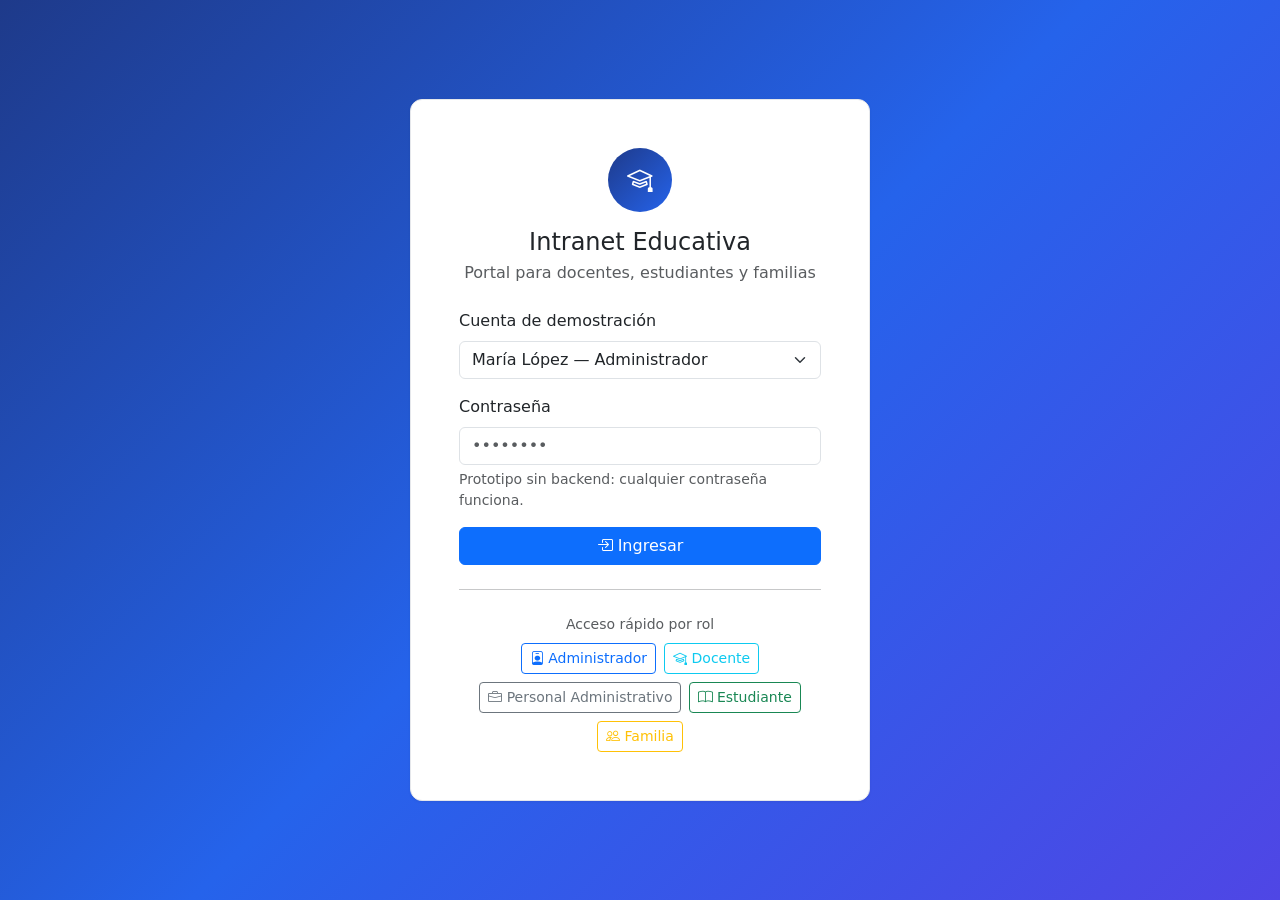
==== frontend/index.html @ e5a1ae01 "feat: agregar prototipo frontend funcional sin backend" ====
<!DOCTYPE html>
<html lang="es">
<head>
  <meta charset="UTF-8">
  <meta name="viewport" content="width=device-width, initial-scale=1">
  <title>Iniciar sesión · Intranet Educativa</title>
  <link href="https://cdn.jsdelivr.net/npm/bootstrap@5.3.3/dist/css/bootstrap.min.css" rel="stylesheet">
  <link href="https://cdn.jsdelivr.net/npm/bootstrap-icons@1.11.3/font/bootstrap-icons.min.css" rel="stylesheet">
  <link rel="stylesheet" href="css/styles.css">
</head>
<body class="login-fondo">
  <main class="login-tarjeta">
    <div class="tarjeta p-4 p-md-5">
      <div class="text-center mb-4">
        <div class="avatar-inicial avatar-grande mx-auto"><i class="bi bi-mortarboard"></i></div>
        <h1 class="h4 mt-3 mb-1">Intranet Educativa</h1>
        <p class="text-muted mb-0">Portal para docentes, estudiantes y familias</p>
      </div>
      <form id="form-login">
        <div class="mb-3">
          <label for="demo-usuario" class="form-label">Cuenta de demostración</label>
          <select id="demo-usuario" class="form-select"></select>
        </div>
        <div class="mb-3">
          <label for="contrasena" class="form-label">Contraseña</label>
          <input type="password" class="form-control" id="contrasena" placeholder="••••••••">
          <div class="form-text">Prototipo sin backend: cualquier contraseña funciona.</div>
        </div>
        <div id="alerta-login" class="alert alert-danger py-2 d-none"></div>
        <button class="btn btn-primary w-100"><i class="bi bi-box-arrow-in-right"></i> Ingresar</button>
      </form>
      <hr class="my-4">
      <p class="text-muted small text-center mb-2">Acceso rápido por rol</p>
      <div class="d-flex flex-wrap gap-2 justify-content-center" id="accesos-rapidos"></div>
    </div>
  </main>
  <script src="https://cdn.jsdelivr.net/npm/bootstrap@5.3.3/dist/js/bootstrap.bundle.min.js"></script>
  <script src="js/util.js"></script>
  <script src="js/datos.js"></script>
  <script src="js/auth.js"></script>
  <script src="js/login.js"></script>
</body>
</html>
---- frontend/css/styles.css ----
:root {
  --color-primario: #0d6efd;
  --color-fondo: #f5f7fb;
  --sidebar-ancho: 260px;
}

body {
  background-color: var(--color-fondo);
}

.barra-superior {
  background: linear-gradient(135deg, #1e3a8a, #2563eb);
}

.login-fondo {
  min-height: 100vh;
  display: flex;
  align-items: center;
  justify-content: center;
  background: linear-gradient(135deg, #1e3a8a, #2563eb, #4f46e5);
  padding: 16px;
}

.login-tarjeta {
  width: 100%;
  max-width: 460px;
}

.avatar-inicial {
  width: 38px;
  height: 38px;
  border-radius: 50%;
  display: inline-flex;
  align-items: center;
  justify-content: center;
  background: #2563eb;
  color: #fff;
  font-weight: 600;
  font-size: .9rem;
}

.avatar-grande {
  width: 64px;
  height: 64px;
  font-size: 1.6rem;
  background: linear-gradient(135deg, #1e3a8a, #2563eb);
}

.sidebar {
  position: fixed;
  top: 56px;
  bottom: 0;
  left: 0;
  width: var(--sidebar-ancho);
  background: #1f2937;
  color: #e5e7eb;
  overflow-y: auto;
  padding: 1rem 0;
  z-index: 1020;
  display: flex;
  flex-direction: column;
}

.sidebar .nav-link {
  color: #cbd5e1;
  border-radius: .5rem;
  margin: 0 .5rem .25rem;
  padding: .6rem .9rem;
  display: flex;
  align-items: center;
  gap: .6rem;
}

.sidebar .nav-link:hover {
  background: #374151;
  color: #fff;
}

.sidebar .nav-link.activo {
  background: var(--color-primario);
  color: #fff;
}

.sidebar-footer {
  margin-top: auto;
  padding: 1rem .9rem 0;
  border-top: 1px solid #374151;
}

.contenido {
  margin-left: 0;
  padding-top: 56px;
  min-height: 100vh;
}

@media (min-width: 992px) {
  .contenido {
    margin-left: var(--sidebar-ancho);
  }
}

.tarjeta {
  background: #fff;
  border: 1px solid #e5e7eb;
  border-radius: .75rem;
  box-shadow: 0 1px 3px rgb(0 0 0 / .06);
}

.titulo-seccion {
  font-weight: 600;
}

.nota-input {
  width: 80px;
}

.icono-tarjeta {
  width: 46px;
  height: 46px;
  border-radius: .75rem;
  display: flex;
  align-items: center;
  justify-content: center;
  font-size: 1.3rem;
  flex-shrink: 0;
}
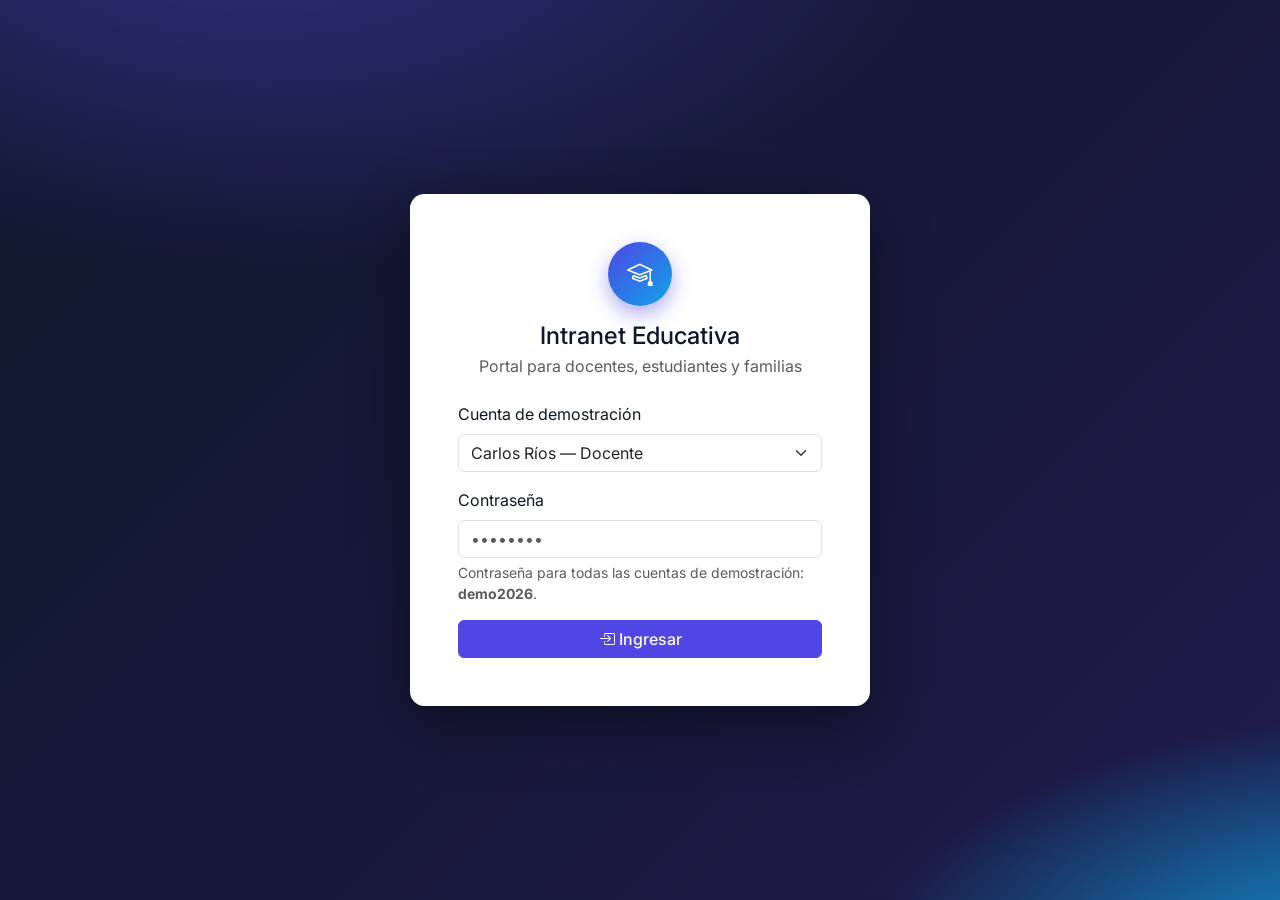
==== commit b6a2bf91: "feat: simplificar roles y acceso del prototipo" ====
--- a/frontend/index.html
+++ b/frontend/index.html
@@ -3,9 +3,13 @@
 <head>
   <meta charset="UTF-8">
   <meta name="viewport" content="width=device-width, initial-scale=1">
+  <meta name="description" content="Acceso a la Intranet Educativa para docentes, estudiantes y familias.">
+  <meta name="theme-color" content="#1e1b4b">
   <title>Iniciar sesión · Intranet Educativa</title>
+  <link rel="icon" href="data:image/svg+xml,<svg xmlns='http://www.w3.org/2000/svg' viewBox='0 0 64 64'><rect width='64' height='64' rx='14' fill='%234f46e5'/><path d='M32 14 8 24l24 10 24-10z' fill='%23fff'/><path d='M20 34v10c0 3 6 6 12 6s12-3 12-6V34l-12 5z' fill='%23fff'/></svg>">
   <link href="https://cdn.jsdelivr.net/npm/bootstrap@5.3.3/dist/css/bootstrap.min.css" rel="stylesheet">
   <link href="https://cdn.jsdelivr.net/npm/bootstrap-icons@1.11.3/font/bootstrap-icons.min.css" rel="stylesheet">
+  <link href="https://fonts.googleapis.com/css2?family=Inter:wght@400;500;600;700&display=swap" rel="stylesheet">
   <link rel="stylesheet" href="css/styles.css">
 </head>
 <body class="login-fondo">
@@ -23,19 +27,17 @@
         </div>
         <div class="mb-3">
           <label for="contrasena" class="form-label">Contraseña</label>
-          <input type="password" class="form-control" id="contrasena" placeholder="••••••••">
-          <div class="form-text">Prototipo sin backend: cualquier contraseña funciona.</div>
+          <input type="password" class="form-control" id="contrasena" placeholder="••••••••" autocomplete="current-password">
+          <div class="form-text" id="ayuda-contrasena">Contraseña para todas las cuentas de demostración: <strong>demo2026</strong>.</div>
         </div>
-        <div id="alerta-login" class="alert alert-danger py-2 d-none"></div>
+        <div id="alerta-login" class="alert alert-danger py-2 d-none" role="alert"></div>
         <button class="btn btn-primary w-100"><i class="bi bi-box-arrow-in-right"></i> Ingresar</button>
       </form>
-      <hr class="my-4">
-      <p class="text-muted small text-center mb-2">Acceso rápido por rol</p>
-      <div class="d-flex flex-wrap gap-2 justify-content-center" id="accesos-rapidos"></div>
     </div>
   </main>
   <script src="https://cdn.jsdelivr.net/npm/bootstrap@5.3.3/dist/js/bootstrap.bundle.min.js"></script>
   <script src="js/util.js"></script>
+  <script src="js/crypto.js"></script>
   <script src="js/datos.js"></script>
   <script src="js/auth.js"></script>
   <script src="js/login.js"></script>
--- a/frontend/css/styles.css
+++ b/frontend/css/styles.css
@@ -1,15 +1,49 @@
 :root {
-  --color-primario: #0d6efd;
-  --color-fondo: #f5f7fb;
-  --sidebar-ancho: 260px;
+  --color-primario: #4f46e5;
+  --color-primario-oscuro: #4338ca;
+  --color-secundario: #0ea5e9;
+  --color-exito: #059669;
+  --color-alerta: #d97706;
+  --color-peligro: #dc2626;
+  --color-fondo: #f1f5f9;
+  --color-superficie: #ffffff;
+  --color-texto: #0f172a;
+  --color-texto-suave: #64748b;
+  --color-borde: #e2e8f0;
+  --color-oscuro: #0f172a;
+  --sidebar-ancho: 264px;
+  --radio: .9rem;
+  --sombra-suave: 0 1px 2px rgb(15 23 42 / .05), 0 4px 14px rgb(15 23 42 / .06);
 }
 
 body {
   background-color: var(--color-fondo);
+  color: var(--color-texto);
+  font-family: "Inter", system-ui, -apple-system, "Segoe UI", Roboto, sans-serif;
+}
+
+a,
+button,
+input,
+select,
+textarea,
+[tabindex] {
+  outline-offset: 2px;
+}
+
+a:focus-visible,
+button:focus-visible,
+input:focus-visible,
+select:focus-visible,
+textarea:focus-visible,
+[tabindex]:focus-visible {
+  outline: 3px solid rgb(79 70 229 / .45);
+  outline-offset: 2px;
 }
 
 .barra-superior {
-  background: linear-gradient(135deg, #1e3a8a, #2563eb);
+  background: linear-gradient(135deg, #1e1b4b, #312e81 45%, #4f46e5);
+  box-shadow: 0 2px 10px rgb(15 23 42 / .25);
 }
 
 .login-fondo {
@@ -17,13 +51,20 @@
   display: flex;
   align-items: center;
   justify-content: center;
-  background: linear-gradient(135deg, #1e3a8a, #2563eb, #4f46e5);
+  background: radial-gradient(1200px 600px at 20% -10%, #312e81 0%, transparent 60%),
+    radial-gradient(1000px 500px at 110% 110%, #0ea5e9 0%, transparent 55%),
+    linear-gradient(135deg, #0f172a, #1e1b4b);
   padding: 16px;
 }
 
 .login-tarjeta {
   width: 100%;
   max-width: 460px;
+}
+
+.login-tarjeta .tarjeta {
+  border: none;
+  box-shadow: 0 20px 60px rgb(0 0 0 / .45);
 }
 
 .avatar-inicial {
@@ -33,17 +74,35 @@
   display: inline-flex;
   align-items: center;
   justify-content: center;
-  background: #2563eb;
+  background: linear-gradient(135deg, #4f46e5, #0ea5e9);
   color: #fff;
   font-weight: 600;
   font-size: .9rem;
+  flex-shrink: 0;
 }
 
 .avatar-grande {
   width: 64px;
   height: 64px;
   font-size: 1.6rem;
-  background: linear-gradient(135deg, #1e3a8a, #2563eb);
+  box-shadow: 0 8px 20px rgb(79 70 229 / .45);
+}
+
+.saltar {
+  position: absolute;
+  left: -9999px;
+  top: 0;
+}
+
+.saltar:focus {
+  left: 8px;
+  top: 64px;
+  z-index: 3000;
+  background: var(--color-primario);
+  color: #fff;
+  padding: .6rem 1rem;
+  border-radius: .5rem;
+  text-decoration: none;
 }
 
 .sidebar {
@@ -52,13 +111,14 @@
   bottom: 0;
   left: 0;
   width: var(--sidebar-ancho);
-  background: #1f2937;
+  background: linear-gradient(180deg, #0f172a, #111c33);
   color: #e5e7eb;
   overflow-y: auto;
   padding: 1rem 0;
   z-index: 1020;
   display: flex;
   flex-direction: column;
+  border-right: 1px solid rgb(255 255 255 / .06);
 }
 
 .sidebar .nav-link {
@@ -68,23 +128,26 @@
   padding: .6rem .9rem;
   display: flex;
   align-items: center;
-  gap: .6rem;
+  gap: .65rem;
+  font-weight: 500;
+  transition: background .15s ease, color .15s ease;
 }
 
 .sidebar .nav-link:hover {
-  background: #374151;
+  background: rgb(255 255 255 / .08);
   color: #fff;
 }
 
 .sidebar .nav-link.activo {
-  background: var(--color-primario);
+  background: linear-gradient(90deg, #4f46e5, #6366f1);
   color: #fff;
+  box-shadow: 0 4px 12px rgb(79 70 229 / .4);
 }
 
 .sidebar-footer {
   margin-top: auto;
   padding: 1rem .9rem 0;
-  border-top: 1px solid #374151;
+  border-top: 1px solid rgb(255 255 255 / .08);
 }
 
 .contenido {
@@ -100,10 +163,10 @@
 }
 
 .tarjeta {
-  background: #fff;
-  border: 1px solid #e5e7eb;
-  border-radius: .75rem;
-  box-shadow: 0 1px 3px rgb(0 0 0 / .06);
+  background: var(--color-superficie);
+  border: 1px solid var(--color-borde);
+  border-radius: var(--radio);
+  box-shadow: var(--sombra-suave);
 }
 
 .titulo-seccion {
@@ -123,4 +186,155 @@
   justify-content: center;
   font-size: 1.3rem;
   flex-shrink: 0;
-}
+  box-shadow: inset 0 0 0 1px rgb(255 255 255 / .2);
+}
+
+.min-w-0 {
+  min-width: 0;
+}
+
+.table > :not(caption) > * > * {
+  padding: .65rem .75rem;
+}
+
+.table thead th {
+  color: var(--color-texto-suave);
+  font-size: .74rem;
+  font-weight: 600;
+  text-transform: uppercase;
+  letter-spacing: .04em;
+  border-bottom-width: 1px;
+  white-space: nowrap;
+}
+
+.table tbody tr {
+  transition: background .12s ease;
+}
+
+.btn {
+  font-weight: 500;
+}
+
+.btn-primary {
+  --bs-btn-bg: var(--color-primario);
+  --bs-btn-border-color: var(--color-primario);
+  --bs-btn-hover-bg: var(--color-primario-oscuro);
+  --bs-btn-hover-border-color: var(--color-primario-oscuro);
+  --bs-btn-active-bg: var(--color-primario-oscuro);
+  --bs-btn-active-border-color: var(--color-primario-oscuro);
+}
+
+.form-control:focus,
+.form-select:focus {
+  border-color: rgb(79 70 229 / .6);
+  box-shadow: 0 0 0 .2rem rgb(79 70 229 / .15);
+}
+
+.progress {
+  background-color: #e2e8f0;
+  border-radius: 999px;
+}
+
+.badge {
+  font-weight: 500;
+}
+
+.tarjeta-resumen {
+  transition: transform .15s ease, box-shadow .15s ease;
+}
+
+.tarjeta-resumen:hover {
+  transform: translateY(-2px);
+  box-shadow: 0 8px 24px rgb(15 23 42 / .1);
+}
+
+@media (max-width: 575.98px) {
+  .contenido {
+    padding-top: 50px;
+  }
+
+  .sidebar {
+    top: 50px;
+  }
+
+  .table-responsive {
+    margin: 0;
+  }
+
+  .barra-superior .navbar-brand {
+    font-size: 1rem;
+  }
+}
+
+/* Menú lateral en móvil (offcanvas) */
+#menu-movil-lista .nav-link {
+  color: var(--color-texto);
+  border-radius: .5rem;
+  padding: .65rem .9rem;
+  display: flex;
+  align-items: center;
+  gap: .65rem;
+  font-weight: 500;
+}
+
+#menu-movil-lista .nav-link:hover {
+  background: var(--color-fondo);
+  color: var(--color-primario);
+}
+
+#menu-movil-lista .nav-link.activo {
+  background: #eef2ff;
+  color: var(--color-primario);
+  font-weight: 600;
+}
+
+/* Barra de desplazamiento */
+::-webkit-scrollbar {
+  width: 10px;
+  height: 10px;
+}
+
+::-webkit-scrollbar-track {
+  background: transparent;
+}
+
+::-webkit-scrollbar-thumb {
+  background: #cbd5e1;
+  border-radius: 999px;
+  border: 2px solid var(--color-fondo);
+}
+
+::-webkit-scrollbar-thumb:hover {
+  background: #94a3b8;
+}
+
+.sidebar::-webkit-scrollbar-thumb {
+  border-color: #111c33;
+}
+
+/* Transición al cambiar de vista */
+.view:not(.d-none) {
+  animation: entrada .25s ease;
+}
+
+@keyframes entrada {
+  from {
+    opacity: 0;
+    transform: translateY(4px);
+  }
+
+  to {
+    opacity: 1;
+    transform: none;
+  }
+}
+
+@media (prefers-reduced-motion: reduce) {
+  *,
+  *::before,
+  *::after {
+    animation-duration: .01ms !important;
+    animation-iteration-count: 1 !important;
+    transition-duration: .01ms !important;
+  }
+}
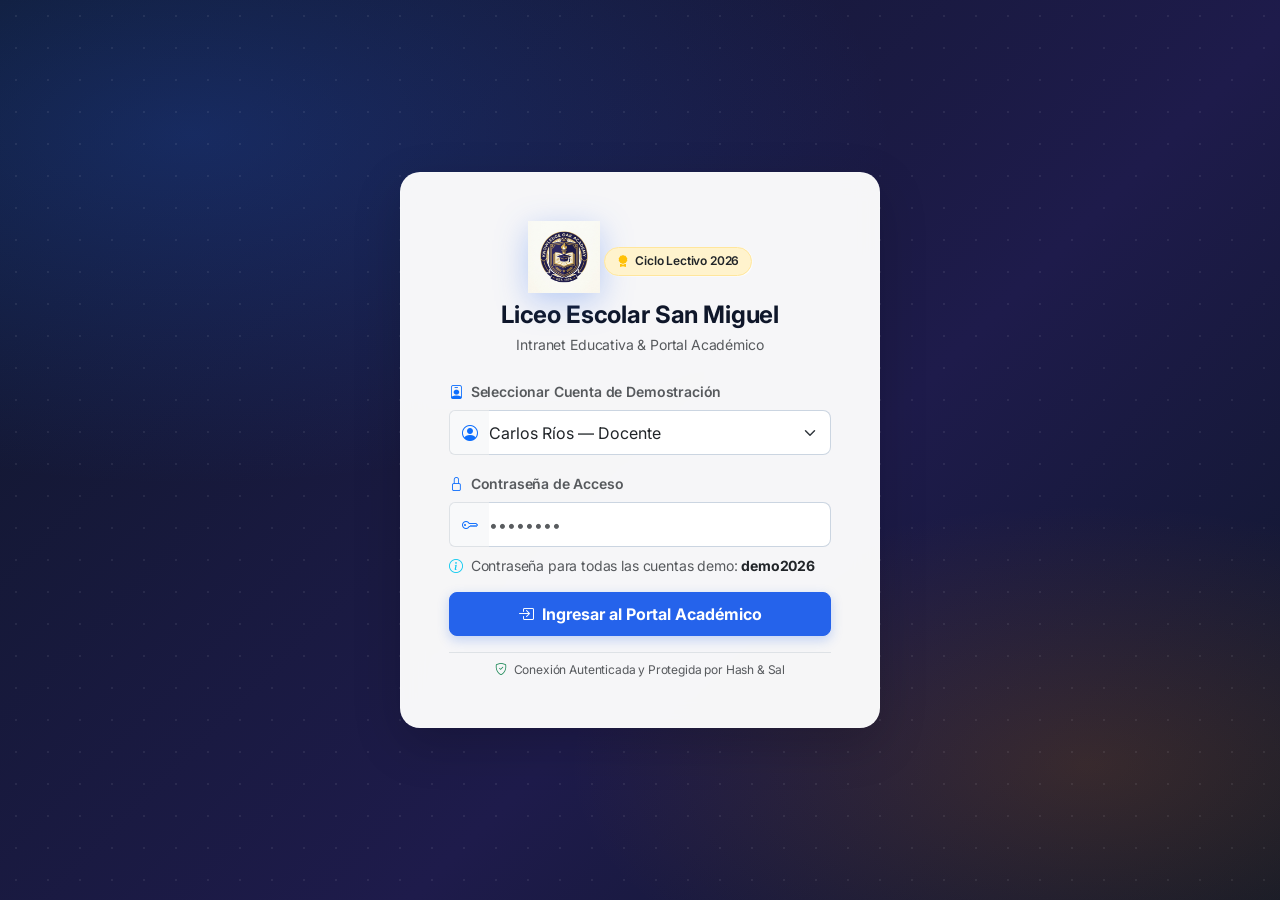
==== commit e11f47bf: "style: aplicar identidad visual institucional y educativa" ====
--- a/frontend/index.html
+++ b/frontend/index.html
@@ -1,40 +1,71 @@
 <!DOCTYPE html>
 <html lang="es">
+
 <head>
   <meta charset="UTF-8">
   <meta name="viewport" content="width=device-width, initial-scale=1">
-  <meta name="description" content="Acceso a la Intranet Educativa para docentes, estudiantes y familias.">
-  <meta name="theme-color" content="#1e1b4b">
-  <title>Iniciar sesión · Intranet Educativa</title>
-  <link rel="icon" href="data:image/svg+xml,<svg xmlns='http://www.w3.org/2000/svg' viewBox='0 0 64 64'><rect width='64' height='64' rx='14' fill='%234f46e5'/><path d='M32 14 8 24l24 10 24-10z' fill='%23fff'/><path d='M20 34v10c0 3 6 6 12 6s12-3 12-6V34l-12 5z' fill='%23fff'/></svg>">
+  <meta name="description" content="Acceso a la Intranet Educativa del Liceo Escolar San Miguel para docentes, estudiantes y familias.">
+  <meta name="theme-color" content="#0f172a">
+  <title>Acceso Institucional · Intranet Escolar San Miguel</title>
+  <link rel="icon" href="img/escudo.png">
   <link href="https://cdn.jsdelivr.net/npm/bootstrap@5.3.3/dist/css/bootstrap.min.css" rel="stylesheet">
   <link href="https://cdn.jsdelivr.net/npm/bootstrap-icons@1.11.3/font/bootstrap-icons.min.css" rel="stylesheet">
-  <link href="https://fonts.googleapis.com/css2?family=Inter:wght@400;500;600;700&display=swap" rel="stylesheet">
+  <link href="https://fonts.googleapis.com/css2?family=Inter:wght@400;500;600;700;800&display=swap" rel="stylesheet">
   <link rel="stylesheet" href="css/styles.css">
 </head>
+
 <body class="login-fondo">
   <main class="login-tarjeta">
-    <div class="tarjeta p-4 p-md-5">
+    <div class="tarjeta p-4 p-md-5 shadow-lg">
       <div class="text-center mb-4">
-        <div class="avatar-inicial avatar-grande mx-auto"><i class="bi bi-mortarboard"></i></div>
-        <h1 class="h4 mt-3 mb-1">Intranet Educativa</h1>
-        <p class="text-muted mb-0">Portal para docentes, estudiantes y familias</p>
+        <img src="img/escudo.png" alt="Escudo Liceo Escolar San Miguel" class="escudo-login mb-2">
+        <span class="badge-ciclo d-inline-block mb-2 text-dark bg-warning-subtle border-warning-subtle">
+          <i class="bi bi-award-fill text-warning me-1"></i> Ciclo Lectivo 2026
+        </span>
+        <h1 class="h4 fw-bold text-slate-900 mb-1">Liceo Escolar San Miguel</h1>
+        <p class="text-muted small mb-0">Intranet Educativa &amp; Portal Académico</p>
       </div>
+
       <form id="form-login">
         <div class="mb-3">
-          <label for="demo-usuario" class="form-label">Cuenta de demostración</label>
-          <select id="demo-usuario" class="form-select"></select>
+          <label for="demo-usuario" class="form-label fw-semibold small text-muted">
+            <i class="bi bi-person-badge me-1 text-primary"></i> Seleccionar Cuenta de Demostración
+          </label>
+          <div class="input-group">
+            <span class="input-group-text bg-light border-end-0"><i class="bi bi-person-circle text-primary"></i></span>
+            <select id="demo-usuario" class="form-select border-start-0 ps-0"></select>
+          </div>
         </div>
+
         <div class="mb-3">
-          <label for="contrasena" class="form-label">Contraseña</label>
-          <input type="password" class="form-control" id="contrasena" placeholder="••••••••" autocomplete="current-password">
-          <div class="form-text" id="ayuda-contrasena">Contraseña para todas las cuentas de demostración: <strong>demo2026</strong>.</div>
+          <label for="contrasena" class="form-label fw-semibold small text-muted">
+            <i class="bi bi-lock me-1 text-primary"></i> Contraseña de Acceso
+          </label>
+          <div class="input-group">
+            <span class="input-group-text bg-light border-end-0"><i class="bi bi-key text-primary"></i></span>
+            <input type="password" class="form-control border-start-0 ps-0" id="contrasena" placeholder="••••••••"
+              autocomplete="current-password">
+          </div>
+          <div class="form-text mt-2 small text-muted" id="ayuda-contrasena">
+            <i class="bi bi-info-circle me-1 text-info"></i> Contraseña para todas las cuentas demo: <strong class="text-dark">demo2026</strong>
+          </div>
         </div>
-        <div id="alerta-login" class="alert alert-danger py-2 d-none" role="alert"></div>
-        <button class="btn btn-primary w-100"><i class="bi bi-box-arrow-in-right"></i> Ingresar</button>
+
+        <div id="alerta-login" class="alert alert-danger py-2 small d-none" role="alert"></div>
+
+        <button class="btn btn-primary w-100 py-2.5 mb-3 fw-bold">
+          <i class="bi bi-box-arrow-in-right me-1"></i> Ingresar al Portal Académico
+        </button>
+
+        <div class="text-center pt-2 border-top">
+          <small class="text-muted d-block" style="font-size:0.75rem;">
+            <i class="bi bi-shield-check text-success me-1"></i> Conexión Autenticada y Protegida por Hash &amp; Sal
+          </small>
+        </div>
       </form>
     </div>
   </main>
+
   <script src="https://cdn.jsdelivr.net/npm/bootstrap@5.3.3/dist/js/bootstrap.bundle.min.js"></script>
   <script src="js/util.js"></script>
   <script src="js/crypto.js"></script>
@@ -42,4 +73,5 @@
   <script src="js/auth.js"></script>
   <script src="js/login.js"></script>
 </body>
-</html>
+
+</html>
--- a/frontend/css/styles.css
+++ b/frontend/css/styles.css
@@ -1,158 +1,191 @@
 :root {
-  --color-primario: #4f46e5;
-  --color-primario-oscuro: #4338ca;
-  --color-secundario: #0ea5e9;
+  --color-primario: #2563eb;
+  --color-primario-oscuro: #1d4ed8;
+  --color-secundario: #0284c7;
+  --color-acento-oro: #d97706;
   --color-exito: #059669;
   --color-alerta: #d97706;
-  --color-peligro: #dc2626;
-  --color-fondo: #f1f5f9;
+  --color-peligro: #e11d48;
+  --color-fondo: #f8fafc;
   --color-superficie: #ffffff;
   --color-texto: #0f172a;
   --color-texto-suave: #64748b;
   --color-borde: #e2e8f0;
-  --color-oscuro: #0f172a;
-  --sidebar-ancho: 264px;
-  --radio: .9rem;
-  --sombra-suave: 0 1px 2px rgb(15 23 42 / .05), 0 4px 14px rgb(15 23 42 / .06);
+  --sidebar-ancho: 270px;
+  --radio: 1rem;
+  --sombra-suave: 0 4px 20px -2px rgba(15, 23, 42, 0.06), 0 2px 6px -1px rgba(15, 23, 42, 0.04);
+  --sombra-tarjeta: 0 10px 30px -5px rgba(15, 23, 42, 0.08);
 }
 
 body {
   background-color: var(--color-fondo);
   color: var(--color-texto);
   font-family: "Inter", system-ui, -apple-system, "Segoe UI", Roboto, sans-serif;
-}
-
-a,
-button,
-input,
-select,
-textarea,
-[tabindex] {
-  outline-offset: 2px;
-}
-
+  letter-spacing: -0.01em;
+}
+
+/* Enfoque accesible */
 a:focus-visible,
 button:focus-visible,
 input:focus-visible,
 select:focus-visible,
-textarea:focus-visible,
-[tabindex]:focus-visible {
-  outline: 3px solid rgb(79 70 229 / .45);
+textarea:focus-visible {
+  outline: 3px solid rgba(37, 99, 235, 0.45);
   outline-offset: 2px;
 }
 
+/* Barra superior académica */
 .barra-superior {
-  background: linear-gradient(135deg, #1e1b4b, #312e81 45%, #4f46e5);
-  box-shadow: 0 2px 10px rgb(15 23 42 / .25);
-}
-
+  background: linear-gradient(135deg, #0f172a 0%, #1e1b4b 45%, #2563eb 100%);
+  box-shadow: 0 4px 18px rgba(15, 23, 42, 0.25);
+  border-bottom: 1px solid rgba(255, 255, 255, 0.1);
+}
+
+.barra-superior .navbar-brand {
+  font-weight: 700;
+  letter-spacing: -0.02em;
+}
+
+.badge-ciclo {
+  background: rgba(255, 255, 255, 0.15);
+  color: #fff;
+  backdrop-filter: blur(4px);
+  border: 1px solid rgba(255, 255, 255, 0.2);
+  border-radius: 20px;
+  padding: 0.3rem 0.75rem;
+  font-size: 0.75rem;
+  font-weight: 600;
+}
+
+/* Fondo de Inicio de Sesión Académico */
 .login-fondo {
   min-height: 100vh;
   display: flex;
   align-items: center;
   justify-content: center;
-  background: radial-gradient(1200px 600px at 20% -10%, #312e81 0%, transparent 60%),
-    radial-gradient(1000px 500px at 110% 110%, #0ea5e9 0%, transparent 55%),
-    linear-gradient(135deg, #0f172a, #1e1b4b);
-  padding: 16px;
+  background: 
+    radial-gradient(1000px 500px at 15% 15%, rgba(37, 99, 235, 0.25) 0%, transparent 70%),
+    radial-gradient(800px 400px at 85% 85%, rgba(217, 119, 6, 0.18) 0%, transparent 65%),
+    linear-gradient(135deg, #0f172a 0%, #1e1b4b 60%, #0f172a 100%);
+  padding: 24px 16px;
+  position: relative;
+  overflow: hidden;
+}
+
+.login-fondo::before {
+  content: "";
+  position: absolute;
+  top: 0; left: 0; right: 0; bottom: 0;
+  background-image: radial-gradient(rgba(255, 255, 255, 0.07) 1px, transparent 1px);
+  background-size: 32px 32px;
+  pointer-events: none;
 }
 
 .login-tarjeta {
   width: 100%;
-  max-width: 460px;
+  max-width: 480px;
+  position: relative;
+  z-index: 2;
 }
 
 .login-tarjeta .tarjeta {
-  border: none;
-  box-shadow: 0 20px 60px rgb(0 0 0 / .45);
+  border: 1px solid rgba(255, 255, 255, 0.15);
+  background: rgba(255, 255, 255, 0.96);
+  backdrop-filter: blur(12px);
+  border-radius: 1.25rem;
+  box-shadow: 0 25px 50px -12px rgba(0, 0, 0, 0.5);
+}
+
+.escudo-login {
+  width: 72px;
+  height: 72px;
+  object-fit: contain;
+  filter: drop-shadow(0 8px 16px rgba(37, 99, 235, 0.3));
 }
 
 .avatar-inicial {
-  width: 38px;
-  height: 38px;
+  width: 40px;
+  height: 40px;
   border-radius: 50%;
   display: inline-flex;
   align-items: center;
   justify-content: center;
-  background: linear-gradient(135deg, #4f46e5, #0ea5e9);
+  background: linear-gradient(135deg, #2563eb, #0284c7);
   color: #fff;
   font-weight: 600;
-  font-size: .9rem;
+  font-size: .95rem;
   flex-shrink: 0;
 }
 
 .avatar-grande {
-  width: 64px;
-  height: 64px;
-  font-size: 1.6rem;
-  box-shadow: 0 8px 20px rgb(79 70 229 / .45);
-}
-
-.saltar {
-  position: absolute;
-  left: -9999px;
-  top: 0;
-}
-
-.saltar:focus {
-  left: 8px;
-  top: 64px;
-  z-index: 3000;
-  background: var(--color-primario);
-  color: #fff;
-  padding: .6rem 1rem;
-  border-radius: .5rem;
-  text-decoration: none;
-}
-
+  width: 68px;
+  height: 68px;
+  font-size: 1.8rem;
+  box-shadow: 0 8px 20px rgba(37, 99, 235, 0.35);
+}
+
+/* Sidebar Académica */
 .sidebar {
   position: fixed;
-  top: 56px;
+  top: 60px;
   bottom: 0;
   left: 0;
   width: var(--sidebar-ancho);
-  background: linear-gradient(180deg, #0f172a, #111c33);
-  color: #e5e7eb;
+  background: #0f172a;
+  color: #e2e8f0;
   overflow-y: auto;
-  padding: 1rem 0;
+  padding: 1.25rem 0;
   z-index: 1020;
   display: flex;
   flex-direction: column;
-  border-right: 1px solid rgb(255 255 255 / .06);
+  border-right: 1px solid rgba(255, 255, 255, 0.08);
+}
+
+.sidebar-categoria {
+  font-size: 0.68rem;
+  font-weight: 700;
+  text-transform: uppercase;
+  letter-spacing: 0.08em;
+  color: #64748b;
+  padding: 0.75rem 1.25rem 0.35rem;
 }
 
 .sidebar .nav-link {
-  color: #cbd5e1;
-  border-radius: .5rem;
-  margin: 0 .5rem .25rem;
-  padding: .6rem .9rem;
+  color: #94a3b8;
+  border-radius: 0.6rem;
+  margin: 0.15rem 0.75rem;
+  padding: 0.65rem 0.85rem;
   display: flex;
   align-items: center;
-  gap: .65rem;
+  gap: 0.75rem;
   font-weight: 500;
-  transition: background .15s ease, color .15s ease;
+  font-size: 0.9rem;
+  transition: all 0.2s ease;
 }
 
 .sidebar .nav-link:hover {
-  background: rgb(255 255 255 / .08);
-  color: #fff;
+  background: rgba(255, 255, 255, 0.08);
+  color: #ffffff;
+  transform: translateX(2px);
 }
 
 .sidebar .nav-link.activo {
-  background: linear-gradient(90deg, #4f46e5, #6366f1);
-  color: #fff;
-  box-shadow: 0 4px 12px rgb(79 70 229 / .4);
+  background: linear-gradient(90deg, #2563eb, #1d4ed8);
+  color: #ffffff;
+  box-shadow: 0 4px 14px rgba(37, 99, 235, 0.4);
+  font-weight: 600;
 }
 
 .sidebar-footer {
   margin-top: auto;
-  padding: 1rem .9rem 0;
-  border-top: 1px solid rgb(255 255 255 / .08);
-}
-
+  padding: 1rem 0.85rem 0.5rem;
+  border-top: 1px solid rgba(255, 255, 255, 0.08);
+}
+
+/* Contenido Principal */
 .contenido {
   margin-left: 0;
-  padding-top: 56px;
+  padding-top: 60px;
   min-height: 100vh;
 }
 
@@ -167,52 +200,106 @@
   border: 1px solid var(--color-borde);
   border-radius: var(--radio);
   box-shadow: var(--sombra-suave);
+  transition: box-shadow 0.2s ease;
+}
+
+.tarjeta-elevada {
+  box-shadow: var(--sombra-tarjeta);
 }
 
 .titulo-seccion {
-  font-weight: 600;
-}
-
-.nota-input {
-  width: 80px;
+  font-weight: 700;
+  letter-spacing: -0.02em;
+  color: #0f172a;
+}
+
+/* Hero Banner Académico */
+.hero-academico {
+  background: linear-gradient(135deg, #1e1b4b 0%, #2563eb 60%, #0284c7 100%);
+  border-radius: 1.25rem;
+  color: #ffffff;
+  padding: 2rem;
+  position: relative;
+  overflow: hidden;
+  box-shadow: 0 12px 30px rgba(37, 99, 235, 0.25);
+}
+
+.hero-academico .hero-imagen {
+  max-height: 160px;
+  object-fit: contain;
+  filter: drop-shadow(0 10px 20px rgba(0, 0, 0, 0.3));
 }
 
 .icono-tarjeta {
-  width: 46px;
-  height: 46px;
-  border-radius: .75rem;
+  width: 50px;
+  height: 50px;
+  border-radius: 0.85rem;
   display: flex;
   align-items: center;
   justify-content: center;
-  font-size: 1.3rem;
+  font-size: 1.4rem;
   flex-shrink: 0;
-  box-shadow: inset 0 0 0 1px rgb(255 255 255 / .2);
-}
-
-.min-w-0 {
-  min-width: 0;
-}
-
+  box-shadow: 0 4px 12px rgba(0, 0, 0, 0.08);
+}
+
+/* Roles Badges Educativos */
+.badge-rol {
+  display: inline-flex;
+  align-items: center;
+  gap: 0.35rem;
+  padding: 0.3rem 0.75rem;
+  border-radius: 20px;
+  font-size: 0.78rem;
+  font-weight: 600;
+}
+
+.badge-rol-docente {
+  background-color: #e0e7ff;
+  color: #3730a3;
+  border: 1px solid #c7d2fe;
+}
+
+.badge-rol-estudiante {
+  background-color: #d1fae5;
+  color: #065f46;
+  border: 1px solid #a7f3d0;
+}
+
+.badge-rol-familia {
+  background-color: #fef3c7;
+  color: #92400e;
+  border: 1px solid #fde68a;
+}
+
+/* Tablas Académicas */
 .table > :not(caption) > * > * {
-  padding: .65rem .75rem;
+  padding: 0.8rem 0.9rem;
 }
 
 .table thead th {
-  color: var(--color-texto-suave);
-  font-size: .74rem;
-  font-weight: 600;
+  color: #64748b;
+  font-size: 0.72rem;
+  font-weight: 700;
   text-transform: uppercase;
-  letter-spacing: .04em;
-  border-bottom-width: 1px;
+  letter-spacing: 0.06em;
+  background-color: #f8fafc;
+  border-bottom: 2px solid #e2e8f0;
   white-space: nowrap;
 }
 
 .table tbody tr {
-  transition: background .12s ease;
-}
-
+  transition: background-color 0.15s ease;
+}
+
+.table tbody tr:hover {
+  background-color: #f1f5f9;
+}
+
+/* Botones y Controles */
 .btn {
-  font-weight: 500;
+  font-weight: 600;
+  border-radius: 0.5rem;
+  padding: 0.55rem 1.1rem;
 }
 
 .btn-primary {
@@ -222,76 +309,59 @@
   --bs-btn-hover-border-color: var(--color-primario-oscuro);
   --bs-btn-active-bg: var(--color-primario-oscuro);
   --bs-btn-active-border-color: var(--color-primario-oscuro);
+  box-shadow: 0 4px 12px rgba(37, 99, 235, 0.25);
+}
+
+.form-control, .form-select {
+  border-radius: 0.5rem;
+  padding: 0.6rem 0.9rem;
+  border-color: #cbd5e1;
 }
 
 .form-control:focus,
 .form-select:focus {
-  border-color: rgb(79 70 229 / .6);
-  box-shadow: 0 0 0 .2rem rgb(79 70 229 / .15);
+  border-color: #2563eb;
+  box-shadow: 0 0 0 0.25rem rgba(37, 99, 235, 0.18);
 }
 
 .progress {
   background-color: #e2e8f0;
   border-radius: 999px;
-}
-
-.badge {
-  font-weight: 500;
+  height: 0.6rem;
 }
 
 .tarjeta-resumen {
-  transition: transform .15s ease, box-shadow .15s ease;
+  transition: transform 0.2s ease, box-shadow 0.2s ease;
+  border-left: 4px solid transparent;
 }
 
 .tarjeta-resumen:hover {
-  transform: translateY(-2px);
-  box-shadow: 0 8px 24px rgb(15 23 42 / .1);
-}
-
+  transform: translateY(-3px);
+  box-shadow: 0 12px 24px rgba(15, 23, 42, 0.1);
+}
+
+.tarjeta-resumen.borde-primary { border-left-color: var(--color-primario); }
+.tarjeta-resumen.borde-success { border-left-color: var(--color-exito); }
+.tarjeta-resumen.borde-info { border-left-color: var(--color-secundario); }
+.tarjeta-resumen.borde-warning { border-left-color: var(--color-alerta); }
+
+/* Responsive adjustments */
 @media (max-width: 575.98px) {
   .contenido {
-    padding-top: 50px;
-  }
-
+    padding-top: 54px;
+  }
   .sidebar {
-    top: 50px;
-  }
-
-  .table-responsive {
-    margin: 0;
-  }
-
-  .barra-superior .navbar-brand {
-    font-size: 1rem;
-  }
-}
-
-/* Menú lateral en móvil (offcanvas) */
-#menu-movil-lista .nav-link {
-  color: var(--color-texto);
-  border-radius: .5rem;
-  padding: .65rem .9rem;
-  display: flex;
-  align-items: center;
-  gap: .65rem;
-  font-weight: 500;
-}
-
-#menu-movil-lista .nav-link:hover {
-  background: var(--color-fondo);
-  color: var(--color-primario);
-}
-
-#menu-movil-lista .nav-link.activo {
-  background: #eef2ff;
-  color: var(--color-primario);
-  font-weight: 600;
-}
-
-/* Barra de desplazamiento */
+    top: 54px;
+  }
+  .hero-academico {
+    padding: 1.25rem;
+  }
+}
+
+/* Scrollbar estilizada */
 ::-webkit-scrollbar {
-  width: 10px;
-  height: 10px;
+  width: 8px;
+  height: 8px;
 }
 
 ::-webkit-scrollbar-track {
@@ -301,40 +371,25 @@
 ::-webkit-scrollbar-thumb {
   background: #cbd5e1;
   border-radius: 999px;
-  border: 2px solid var(--color-fondo);
 }
 
 ::-webkit-scrollbar-thumb:hover {
   background: #94a3b8;
 }
 
-.sidebar::-webkit-scrollbar-thumb {
-  border-color: #111c33;
-}
-
-/* Transición al cambiar de vista */
+/* Animaciones */
 .view:not(.d-none) {
-  animation: entrada .25s ease;
+  animation: entrada 0.3s ease-out;
 }
 
 @keyframes entrada {
   from {
     opacity: 0;
-    transform: translateY(4px);
-  }
-
+    transform: translateY(6px);
+  }
   to {
     opacity: 1;
-    transform: none;
-  }
-}
-
-@media (prefers-reduced-motion: reduce) {
-  *,
-  *::before,
-  *::after {
-    animation-duration: .01ms !important;
-    animation-iteration-count: 1 !important;
-    transition-duration: .01ms !important;
-  }
-}
+    transform: translateY(0);
+  }
+}
+
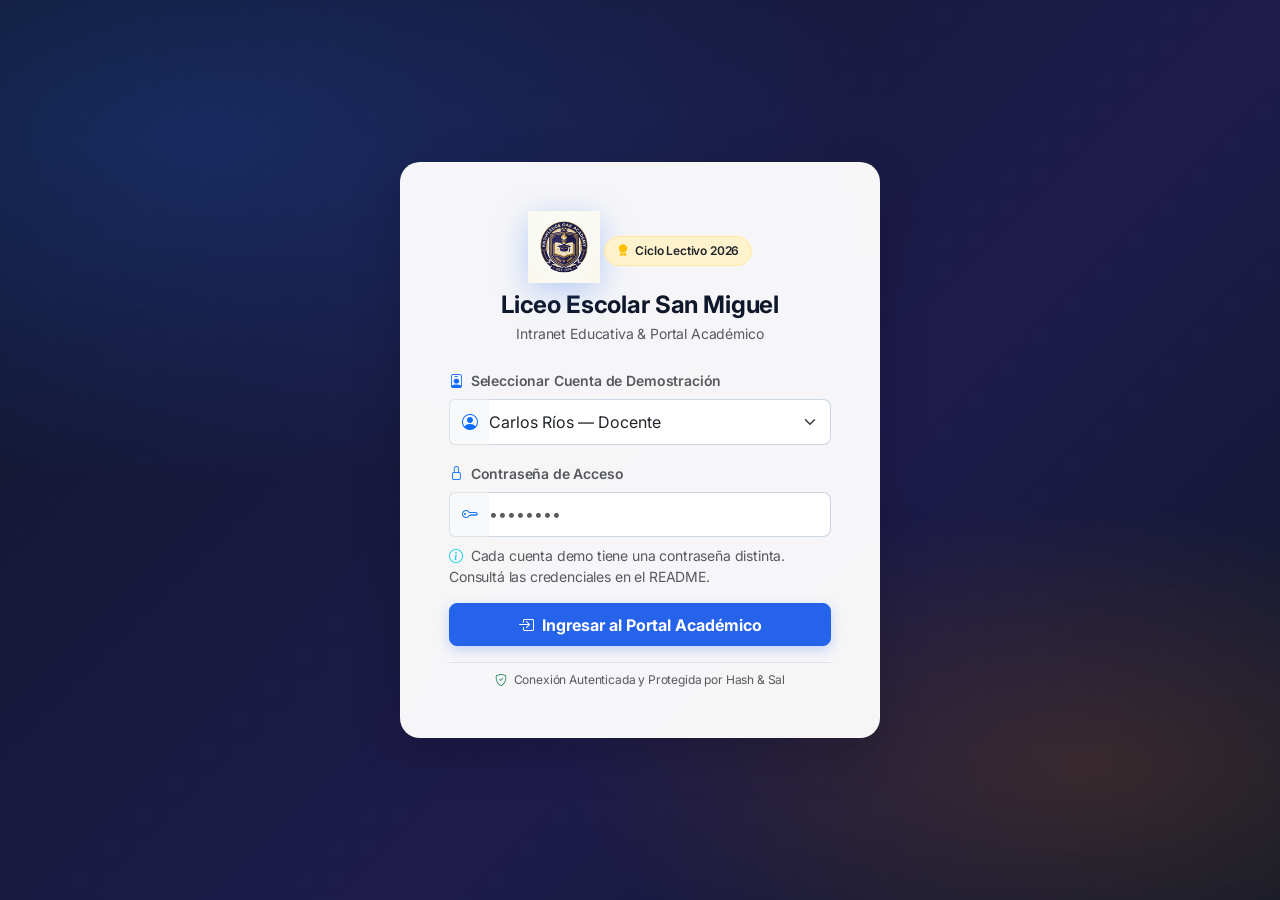
==== commit 99c1bea0: "fix: corregir demo y actualizar documentaci?n" ====
--- a/frontend/index.html
+++ b/frontend/index.html
@@ -47,7 +47,7 @@
               autocomplete="current-password">
           </div>
           <div class="form-text mt-2 small text-muted" id="ayuda-contrasena">
-            <i class="bi bi-info-circle me-1 text-info"></i> Contraseña para todas las cuentas demo: <strong class="text-dark">demo2026</strong>
+            <i class="bi bi-info-circle me-1 text-info"></i> Cada cuenta demo tiene una contraseña distinta. Consultá las credenciales en el README.
           </div>
         </div>
 
@@ -74,4 +74,4 @@
   <script src="js/login.js"></script>
 </body>
 
-</html>+</html>
